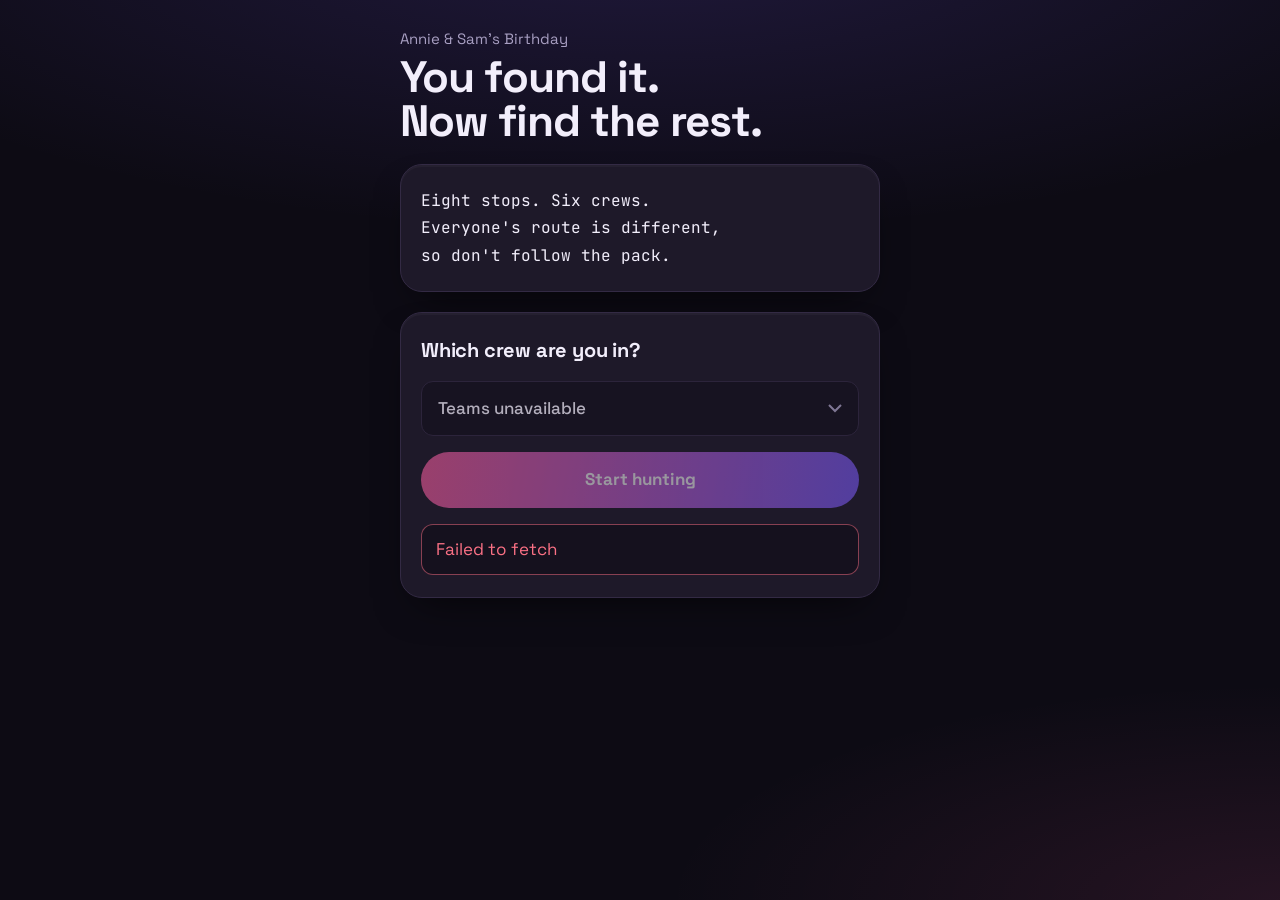
==== docs/index.html @ 5573bb96 "Add files via upload" ====
<!doctype html>
<html lang="en">
<head>
<meta charset="utf-8">
<meta name="viewport" content="width=device-width, initial-scale=1, viewport-fit=cover">
<meta name="theme-color" content="#0d0b14">
<meta name="robots" content="noindex">
<title>Annie &amp; Sam's Treasure Hunt</title>
<link rel="preconnect" href="https://fonts.googleapis.com">
<link rel="preconnect" href="https://fonts.gstatic.com" crossorigin>
<link rel="stylesheet" href="https://fonts.googleapis.com/css2?family=JetBrains+Mono:wght@400;500&family=Space+Grotesk:wght@400;500;700&display=swap">
<link rel="stylesheet" href="assets/style.css">
</head>
<body>
<main class="wrap">
  <header class="masthead">
    <p class="kicker">Annie &amp; Sam's Birthday</p>
    <h1>You found it.<br>Now find the rest.</h1>
  </header>

  <section class="card">
    <p class="clue">Eight stops. Six crews.
Everyone's route is different,
so don't follow the pack.</p>
  </section>

  <section class="card" aria-labelledby="join-title">
    <h2 id="join-title">Which crew are you in?</h2>
    <label class="field">
      <span class="visually-hidden">Your team</span>
      <select id="team" disabled>
        <option value="">Loading teams…</option>
      </select>
    </label>
    <button class="btn" id="join" disabled>Start hunting</button>
    <p class="notice" id="msg" role="status" aria-live="polite"></p>
  </section>
</main>

<script src="assets/config.js"></script>
<script src="assets/app.js"></script>
<script>
(async function () {
  const select = document.getElementById('team');
  const btn = document.getElementById('join');
  const msg = document.getElementById('msg');

  function show(text, kind) { msg.textContent = text; msg.className = 'notice ' + (kind || ''); }

  // Already on a team: skip straight to the clue (or finish a pending scan).
  if (Hunt.getTeam()) {
    const code = Hunt.takePendingCode();
    location.replace(code ? 'checkin.html?c=' + encodeURIComponent(code) : 'hunt.html');
    return;
  }

  try {
    const data = await Hunt.get('teams');
    select.innerHTML = '';
    select.appendChild(Hunt.el('option', { value: '', text: 'Choose your team' }));
    data.teams.forEach(function (t) { select.appendChild(Hunt.el('option', { value: t, text: t })); });
    select.disabled = false;
  } catch (e) {
    select.innerHTML = '<option value="">Teams unavailable</option>';
    show(e.message, 'bad');
  }

  select.addEventListener('change', function () { btn.disabled = !select.value; });

  btn.addEventListener('click', async function () {
    const team = select.value;
    if (!team) return;
    btn.disabled = true;
    btn.textContent = 'Starting…';
    show('');
    try {
      await Hunt.post('join', { team: team });
      Hunt.setTeam(team);
      const code = Hunt.takePendingCode();
      location.replace(code ? 'checkin.html?c=' + encodeURIComponent(code) : 'hunt.html');
    } catch (e) {
      show(e.message, 'bad');
      btn.disabled = false;
      btn.textContent = 'Start hunting';
    }
  });
})();
</script>
</body>
</html>
---- docs/assets/style.css ----
:root {
  --bg: #0d0b14;
  --card: #1e1929;
  --border: #332a44;
  --text: #f2eefb;
  --text-dim: #a89fc2;
  --accent: #ff5fa2;
  --accent-2: #7c5cff;
  --ok: #4ade80;
  --bad: #fb7185;
  --radius-lg: 22px;
  --radius-sm: 12px;
  --shadow: 0 18px 40px -18px rgba(0, 0, 0, 0.7), 0 2px 0 rgba(255, 255, 255, 0.03) inset;
  color-scheme: dark;
}

* { box-sizing: border-box; }

html, body { margin: 0; min-height: 100%; }

body {
  background:
    radial-gradient(120% 60% at 50% -10%, rgba(124, 92, 255, 0.18), transparent 60%),
    radial-gradient(80% 40% at 100% 100%, rgba(255, 95, 162, 0.10), transparent 60%),
    var(--bg);
  background-attachment: fixed;
  color: var(--text);
  font-family: 'Space Grotesk', system-ui, -apple-system, 'Segoe UI', sans-serif;
  font-size: 17px;
  line-height: 1.5;
  -webkit-font-smoothing: antialiased;
  padding: env(safe-area-inset-top, 0px) 0 env(safe-area-inset-bottom, 0px);
}

.wrap {
  max-width: 520px;
  margin: 0 auto;
  padding: 28px 20px 48px;
  display: flex;
  flex-direction: column;
  gap: 20px;
}

.masthead { display: flex; flex-direction: column; gap: 4px; }
.masthead .kicker { color: var(--text-dim); font-size: 15px; margin: 0; }
.masthead h1 {
  margin: 0;
  font-size: clamp(34px, 9vw, 44px);
  line-height: 1.02;
  letter-spacing: -0.02em;
  font-weight: 700;
}

.team-line { display: flex; justify-content: space-between; align-items: baseline; gap: 12px; }
.team-line .team { font-weight: 700; font-size: 20px; letter-spacing: -0.01em; }
.team-line .count { color: var(--text-dim); font-size: 15px; font-variant-numeric: tabular-nums; }

.card {
  background: var(--card);
  border: 1px solid var(--border);
  border-radius: var(--radius-lg);
  box-shadow: var(--shadow);
  padding: 22px 20px;
  display: flex;
  flex-direction: column;
  gap: 16px;
}
.card h2 { margin: 0; font-size: 20px; letter-spacing: -0.01em; }
.card p { margin: 0; }
.dim { color: var(--text-dim); }

.clue {
  font-family: 'JetBrains Mono', ui-monospace, 'SFMono-Regular', Menlo, monospace;
  font-size: 16px;
  line-height: 1.7;
  white-space: pre-wrap;
  margin: 0;
  color: var(--text);
}

.task {
  border-left: 3px solid var(--accent);
  padding: 4px 0 4px 14px;
  white-space: pre-wrap;
}

/* Progress dots */
.dots { display: flex; gap: 10px; align-items: center; padding: 4px 2px; }
.dot {
  width: 12px; height: 12px; border-radius: 50%;
  background: var(--border);
  flex: 0 0 auto;
}
.dot.done { background: var(--ok); }
.dot.current {
  background: var(--accent);
  box-shadow: 0 0 0 4px rgba(255, 95, 162, 0.18), 0 0 16px 2px rgba(255, 95, 162, 0.6);
}
.dot.final { border-radius: 3px; transform: rotate(45deg); }

/* Controls */
label.field { display: flex; flex-direction: column; gap: 8px; font-weight: 500; }
select {
  appearance: none;
  -webkit-appearance: none;
  width: 100%;
  font: inherit;
  color: var(--text);
  background: #15111e url("data:image/svg+xml,%3Csvg xmlns='http://www.w3.org/2000/svg' width='14' height='9' viewBox='0 0 14 9'%3E%3Cpath d='M1 1l6 6 6-6' fill='none' stroke='%23a89fc2' stroke-width='2'/%3E%3C/svg%3E") no-repeat right 16px center;
  border: 1px solid var(--border);
  border-radius: var(--radius-sm);
  padding: 14px 44px 14px 16px;
}

.btn {
  display: inline-flex; align-items: center; justify-content: center; gap: 10px;
  width: 100%;
  font: inherit; font-weight: 700; font-size: 17px;
  color: #fff;
  background: linear-gradient(100deg, var(--accent), var(--accent-2));
  border: 0;
  border-radius: 999px;
  padding: 15px 22px;
  cursor: pointer;
  box-shadow: 0 10px 24px -10px rgba(255, 95, 162, 0.7);
  text-decoration: none;
}
.btn:active { transform: translateY(1px); }
.btn[disabled] { opacity: 0.55; cursor: default; box-shadow: none; }
.btn.secondary {
  background: transparent;
  border: 1px solid var(--border);
  box-shadow: none;
  color: var(--text);
  font-weight: 500;
}
.btn-row { display: flex; flex-direction: column; gap: 10px; }

:focus-visible { outline: 2px solid var(--accent); outline-offset: 3px; }

/* Messages */
.notice {
  border-radius: var(--radius-sm);
  padding: 12px 14px;
  border: 1px solid var(--border);
  background: #15111e;
}
.notice.ok { border-color: rgba(74, 222, 128, 0.5); color: var(--ok); }
.notice.bad { border-color: rgba(251, 113, 133, 0.5); color: var(--bad); }
.notice:empty { display: none; }

.waiting { display: flex; align-items: center; gap: 12px; }
.spinner {
  width: 18px; height: 18px; border-radius: 50%;
  border: 2px solid var(--border);
  border-top-color: var(--accent);
  animation: spin 0.9s linear infinite;
  flex: 0 0 auto;
}
@keyframes spin { to { transform: rotate(360deg); } }

.finish-place {
  font-size: 64px; font-weight: 700; line-height: 1; letter-spacing: -0.03em;
  background: linear-gradient(100deg, var(--accent), var(--accent-2));
  -webkit-background-clip: text; background-clip: text; color: transparent;
}

.footer-link {
  background: none; border: 0; padding: 0;
  font: inherit; font-size: 14px;
  color: var(--text-dim);
  text-decoration: underline;
  text-underline-offset: 3px;
  cursor: pointer;
  align-self: center;
}

.visually-hidden {
  position: absolute !important; width: 1px; height: 1px; overflow: hidden;
  clip: rect(0 0 0 0); white-space: nowrap;
}

.reveal { animation: reveal 0.5s ease-out; }
@keyframes reveal { from { opacity: 0; transform: translateY(6px); } to { opacity: 1; transform: none; } }

@media (prefers-reduced-motion: reduce) {
  .spinner, .reveal { animation: none; }
}
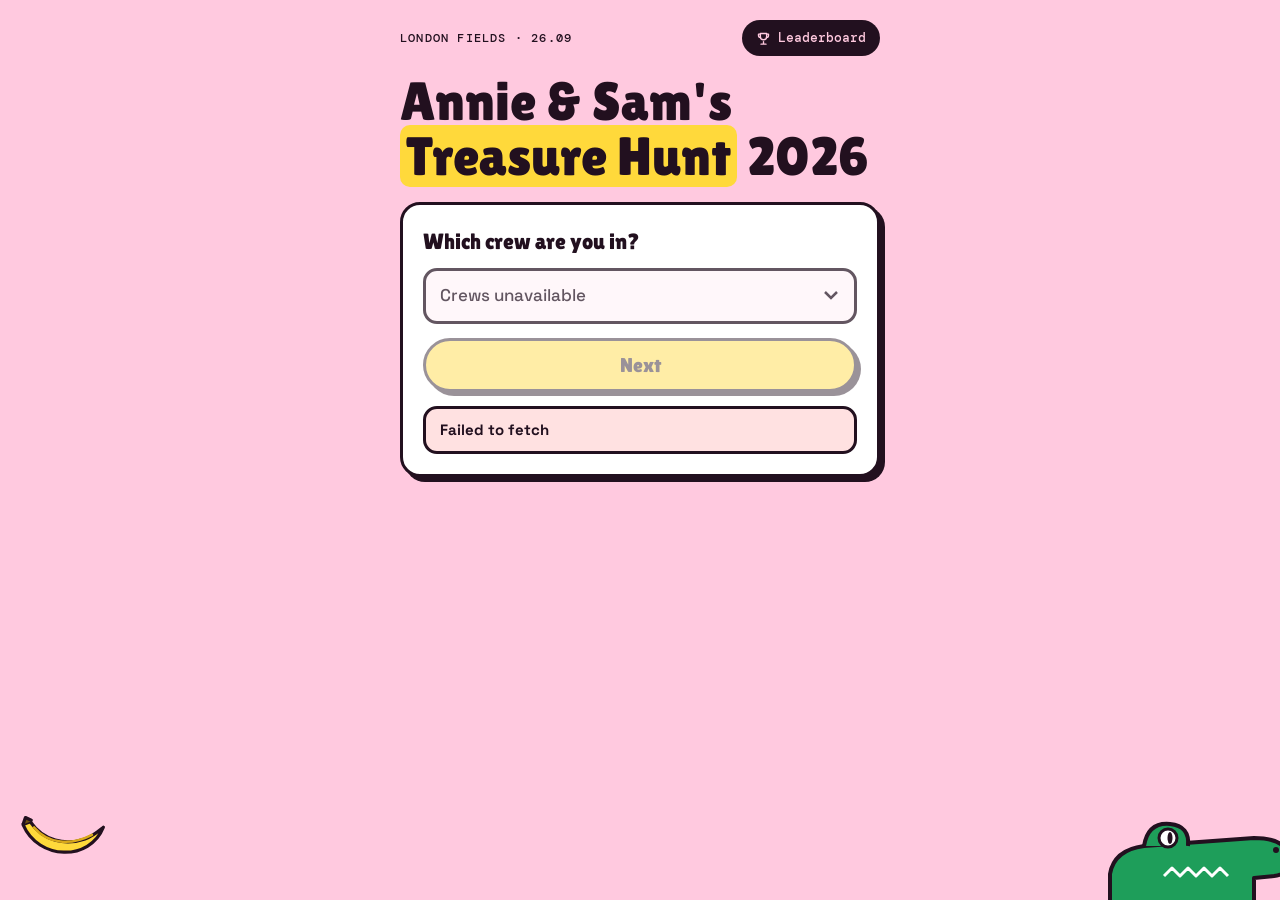
==== commit 34d03e21: "Add files via upload" ====
--- a/docs/index.html
+++ b/docs/index.html
@@ -3,51 +3,66 @@
 <head>
 <meta charset="utf-8">
 <meta name="viewport" content="width=device-width, initial-scale=1, viewport-fit=cover">
-<meta name="theme-color" content="#0d0b14">
+<meta name="theme-color" content="#ffc9df">
 <meta name="robots" content="noindex">
-<title>Annie &amp; Sam's Treasure Hunt</title>
 <link rel="preconnect" href="https://fonts.googleapis.com">
 <link rel="preconnect" href="https://fonts.gstatic.com" crossorigin>
-<link rel="stylesheet" href="https://fonts.googleapis.com/css2?family=JetBrains+Mono:wght@400;500&family=Space+Grotesk:wght@400;500;700&display=swap">
-<link rel="stylesheet" href="assets/style.css">
+<link rel="stylesheet" href="https://fonts.googleapis.com/css2?family=Lilita+One&family=Space+Grotesk:wght@400;500;700&family=DM+Mono:wght@400;500&display=swap">
+<link rel="stylesheet" href="assets/style.css?v=2">
+<title>Annie &amp; Sam's Treasure Hunt 2026</title>
 </head>
 <body>
+<div class="page">
+<svg class="sticker banana" viewBox="0 0 150 108" fill="none" aria-hidden="true" style="left: 18px; bottom: 26px; transform: rotate(-12deg);"><path d="M14 18 C 26 78, 104 96, 136 48 C 128 52, 118 58, 104 60 C 72 64, 40 50, 26 16 Z" fill="#FFD93B" stroke="#22101F" stroke-width="5" stroke-linejoin="round"/><path d="M30 26 C 46 56, 80 66, 116 56" stroke="#D9A91A" stroke-width="4" stroke-linecap="round"/><path d="M14 18 L20 8 L28 14 L26 16" fill="#6B4E12" stroke="#22101F" stroke-width="5" stroke-linejoin="round"/></svg>
+<svg class="sticker croc" viewBox="0 0 190 92" fill="none" aria-hidden="true"><path d="M6 92 L6 58 Q 10 34 40 30 L150 22 Q 184 22 186 44 Q 186 58 170 60 L150 62 L150 92 Z" fill="#1E9E5A" stroke="#22101F" stroke-width="4" stroke-linejoin="round"/><path d="M40 30 Q 44 6 66 8 Q 86 10 84 30" fill="#1E9E5A" stroke="#22101F" stroke-width="4"/><circle cx="64" cy="22" r="9" fill="#FFFFFF" stroke="#22101F" stroke-width="3"/><ellipse cx="66" cy="22" rx="2.5" ry="6" fill="#22101F"/><path d="M60 60 l8 -8 l8 8 l8 -8 l8 8 l8 -8 l8 8 l8 -8 l8 8" stroke="#FFFFFF" stroke-width="3" stroke-linejoin="round"/><circle cx="172" cy="34" r="3" fill="#22101F"/></svg>
 <main class="wrap">
-  <header class="masthead">
-    <p class="kicker">Annie &amp; Sam's Birthday</p>
-    <h1>You found it.<br>Now find the rest.</h1>
-  </header>
+  <div class="topbar">
+    <span class="brand">London Fields · 26.09</span>
+    <a class="pill" href="leaderboard.html"><svg width="15" height="15" viewBox="0 0 24 24" fill="none" stroke="currentColor" stroke-width="2.2" stroke-linecap="round" stroke-linejoin="round" aria-hidden="true"><path d="M8 21h8M12 17v4M7 4h10v5a5 5 0 0 1-10 0z"/><path d="M17 5h3v2a3 3 0 0 1-3 3M7 5H4v2a3 3 0 0 0 3 3"/></svg>Leaderboard</a>
+  </div>
 
-  <section class="card">
-    <p class="clue">Eight stops. Six crews.
-Everyone's route is different,
-so don't follow the pack.</p>
+  <h1 class="title">Annie &amp; Sam's <span class="hl">Treasure Hunt</span> 2026</h1>
+
+  <!-- Step 1: pick a crew -->
+  <section class="card" id="step-pick">
+    <label class="field" for="team">Which crew are you in?
+      <select id="team" disabled>
+        <option value="">Loading crews…</option>
+      </select>
+    </label>
+    <button class="btn" id="next" disabled>Next</button>
+    <p class="notice bad" id="msg" role="status" aria-live="polite"></p>
   </section>
 
-  <section class="card" aria-labelledby="join-title">
-    <h2 id="join-title">Which crew are you in?</h2>
-    <label class="field">
-      <span class="visually-hidden">Your team</span>
-      <select id="team" disabled>
-        <option value="">Loading teams…</option>
-      </select>
+  <!-- Step 2: confirm + banana hat -->
+  <section class="card hidden" id="step-confirm" aria-live="polite">
+    <p class="dim" style="font-weight: 500;">You're joining</p>
+    <h2 id="confirm-team" style="font-size: 32px;"></h2>
+    <label class="check" for="hat">
+      <input type="checkbox" id="hat">
+      <span id="hat-label">Our captain is wearing the banana hat.</span>
     </label>
-    <button class="btn" id="join" disabled>Start hunting</button>
-    <p class="notice" id="msg" role="status" aria-live="polite"></p>
+    <div class="btn-row">
+      <button class="btn pink" id="start" disabled>Start hunting</button>
+      <button class="btn secondary" id="back" type="button">Wrong crew, go back</button>
+    </div>
+    <p class="dim" id="switch-note" style="font-size: 14px;"></p>
+    <p class="notice bad" id="msg2" role="status" aria-live="polite"></p>
   </section>
 </main>
+</div>
 
-<script src="assets/config.js"></script>
-<script src="assets/app.js"></script>
+<script src="assets/config.js?v=2"></script>
+<script src="assets/app.js?v=2"></script>
 <script>
 (async function () {
-  const select = document.getElementById('team');
-  const btn = document.getElementById('join');
-  const msg = document.getElementById('msg');
+  const $ = function (id) { return document.getElementById(id); };
+  const select = $('team');
+  let captains = {};
 
-  function show(text, kind) { msg.textContent = text; msg.className = 'notice ' + (kind || ''); }
+  function show(node, text) { node.textContent = text || ''; }
 
-  // Already on a team: skip straight to the clue (or finish a pending scan).
+  // Already on a crew: skip straight to the clue (or finish a pending scan).
   if (Hunt.getTeam()) {
     const code = Hunt.takePendingCode();
     location.replace(code ? 'checkin.html?c=' + encodeURIComponent(code) : 'hunt.html');
@@ -56,31 +71,58 @@
 
   try {
     const data = await Hunt.get('teams');
+    captains = data.captains || {};
     select.innerHTML = '';
-    select.appendChild(Hunt.el('option', { value: '', text: 'Choose your team' }));
+    select.appendChild(Hunt.el('option', { value: '', text: 'Choose your crew' }));
     data.teams.forEach(function (t) { select.appendChild(Hunt.el('option', { value: t, text: t })); });
     select.disabled = false;
   } catch (e) {
-    select.innerHTML = '<option value="">Teams unavailable</option>';
-    show(e.message, 'bad');
+    select.innerHTML = '<option value="">Crews unavailable</option>';
+    show($('msg'), e.message);
   }
 
-  select.addEventListener('change', function () { btn.disabled = !select.value; });
+  select.addEventListener('change', function () { $('next').disabled = !select.value; });
 
-  btn.addEventListener('click', async function () {
+  $('next').addEventListener('click', function () {
     const team = select.value;
     if (!team) return;
+    $('confirm-team').textContent = team;
+    const cap = captains[team];
+    $('hat-label').textContent = cap ? cap + ' is wearing the banana hat.' : 'Our captain is wearing the banana hat.';
+    $('hat').checked = false;
+    $('start').disabled = true;
+    const left = Hunt.switchesLeft();
+    $('switch-note').textContent = left > 0
+      ? 'Choose carefully. You can switch crews once.'
+      : "You've used your one switch. This one's final.";
+    $('step-pick').classList.add('hidden');
+    $('step-confirm').classList.remove('hidden');
+    $('hat').focus();
+  });
+
+  $('hat').addEventListener('change', function () { $('start').disabled = !$('hat').checked; });
+
+  $('back').addEventListener('click', function () {
+    $('step-confirm').classList.add('hidden');
+    $('step-pick').classList.remove('hidden');
+    show($('msg2'), '');
+    select.focus();
+  });
+
+  $('start').addEventListener('click', async function () {
+    const team = select.value;
+    const btn = $('start');
     btn.disabled = true;
     btn.textContent = 'Starting…';
-    show('');
+    show($('msg2'), '');
     try {
       await Hunt.post('join', { team: team });
       Hunt.setTeam(team);
       const code = Hunt.takePendingCode();
       location.replace(code ? 'checkin.html?c=' + encodeURIComponent(code) : 'hunt.html');
     } catch (e) {
-      show(e.message, 'bad');
-      btn.disabled = false;
+      show($('msg2'), e.message);
+      btn.disabled = !$('hat').checked;
       btn.textContent = 'Start hunting';
     }
   });
--- a/docs/assets/style.css
+++ b/docs/assets/style.css
@@ -1,188 +1,253 @@
 :root {
-  --bg: #0d0b14;
-  --card: #1e1929;
-  --border: #332a44;
-  --text: #f2eefb;
-  --text-dim: #a89fc2;
-  --accent: #ff5fa2;
-  --accent-2: #7c5cff;
-  --ok: #4ade80;
-  --bad: #fb7185;
-  --radius-lg: 22px;
-  --radius-sm: 12px;
-  --shadow: 0 18px 40px -18px rgba(0, 0, 0, 0.7), 0 2px 0 rgba(255, 255, 255, 0.03) inset;
-  color-scheme: dark;
+  --bg: #ffc9df;
+  --ink: #22101f;
+  --ink-soft: #5a3f55;
+  --card: #ffffff;
+  --card-tint: #fff4f9;
+  --banana: #ffd93b;
+  --pink: #ff4f9a;
+  --croc: #1e9e5a;
+  --bad-bg: #ffe1e1;
+  --radius-lg: 20px;
+  --radius-sm: 14px;
+  --line: 3px solid var(--ink);
+  --shadow: 5px 5px 0 var(--ink);
+  --shadow-sm: 4px 4px 0 var(--ink);
+  --display: 'Lilita One', 'Arial Rounded MT Bold', sans-serif;
+  --body: 'Space Grotesk', 'Helvetica Neue', sans-serif;
+  --mono: 'DM Mono', ui-monospace, 'Courier New', monospace;
+  color-scheme: light;
 }
 
 * { box-sizing: border-box; }
-
 html, body { margin: 0; min-height: 100%; }
 
 body {
-  background:
-    radial-gradient(120% 60% at 50% -10%, rgba(124, 92, 255, 0.18), transparent 60%),
-    radial-gradient(80% 40% at 100% 100%, rgba(255, 95, 162, 0.10), transparent 60%),
-    var(--bg);
-  background-attachment: fixed;
-  color: var(--text);
-  font-family: 'Space Grotesk', system-ui, -apple-system, 'Segoe UI', sans-serif;
+  background: var(--bg);
+  color: var(--ink);
+  font-family: var(--body);
   font-size: 17px;
   line-height: 1.5;
   -webkit-font-smoothing: antialiased;
   padding: env(safe-area-inset-top, 0px) 0 env(safe-area-inset-bottom, 0px);
 }
 
+.page { position: relative; min-height: 100vh; overflow: hidden; }
+
 .wrap {
+  position: relative;
+  z-index: 1;
   max-width: 520px;
   margin: 0 auto;
-  padding: 28px 20px 48px;
+  padding: 20px 20px 120px;
   display: flex;
   flex-direction: column;
-  gap: 20px;
-}
-
-.masthead { display: flex; flex-direction: column; gap: 4px; }
-.masthead .kicker { color: var(--text-dim); font-size: 15px; margin: 0; }
-.masthead h1 {
+  gap: 18px;
+}
+
+/* Decorative stickers */
+.sticker { position: absolute; pointer-events: none; z-index: 0; }
+.sticker.croc { right: -14px; bottom: -8px; width: 190px; height: 92px; }
+.sticker.banana { width: 96px; height: 70px; }
+
+/* Top bar */
+.topbar { display: flex; justify-content: space-between; align-items: center; gap: 12px; }
+.brand { font-family: var(--mono); font-size: 12px; font-weight: 500; letter-spacing: 0.1em; text-transform: uppercase; }
+.pill {
+  display: inline-flex; align-items: center; gap: 7px;
+  font-family: var(--mono); font-size: 13px; font-weight: 500;
+  background: var(--ink); color: var(--bg);
+  padding: 5px 11px; border-radius: 999px;
+  text-decoration: none; white-space: nowrap;
+}
+a.pill { min-height: 36px; padding: 8px 14px; }
+a.pill:hover { background: #3b1c36; }
+
+h1.title {
   margin: 0;
-  font-size: clamp(34px, 9vw, 44px);
+  font-family: var(--display);
+  font-weight: 400;
+  font-size: clamp(40px, 12vw, 54px);
   line-height: 1.02;
-  letter-spacing: -0.02em;
-  font-weight: 700;
-}
-
-.team-line { display: flex; justify-content: space-between; align-items: baseline; gap: 12px; }
-.team-line .team { font-weight: 700; font-size: 20px; letter-spacing: -0.01em; }
-.team-line .count { color: var(--text-dim); font-size: 15px; font-variant-numeric: tabular-nums; }
-
+}
+h1.title .hl { background: var(--banana); padding: 0 6px; border-radius: 10px; box-decoration-break: clone; -webkit-box-decoration-break: clone; }
+
+.team-line { display: flex; justify-content: space-between; align-items: center; gap: 12px; }
+.team-line .team { font-family: var(--display); font-size: 28px; line-height: 1.05; }
+
+/* Cards */
 .card {
   background: var(--card);
-  border: 1px solid var(--border);
+  border: var(--line);
   border-radius: var(--radius-lg);
   box-shadow: var(--shadow);
-  padding: 22px 20px;
+  padding: 20px;
   display: flex;
   flex-direction: column;
-  gap: 16px;
-}
-.card h2 { margin: 0; font-size: 20px; letter-spacing: -0.01em; }
+  gap: 14px;
+}
+.card.tilt { transform: rotate(-1.2deg); }
+.card h2 { margin: 0; font-family: var(--display); font-weight: 400; font-size: 24px; line-height: 1.1; }
 .card p { margin: 0; }
-.dim { color: var(--text-dim); }
+.dim { color: var(--ink-soft); }
+.hidden { display: none !important; }
 
 .clue {
-  font-family: 'JetBrains Mono', ui-monospace, 'SFMono-Regular', Menlo, monospace;
-  font-size: 16px;
+  font-family: var(--mono);
+  font-size: 15px;
   line-height: 1.7;
   white-space: pre-wrap;
   margin: 0;
-  color: var(--text);
 }
 
 .task {
-  border-left: 3px solid var(--accent);
-  padding: 4px 0 4px 14px;
+  background: var(--banana);
+  border: var(--line);
+  border-radius: var(--radius-sm);
+  padding: 12px 14px;
   white-space: pre-wrap;
-}
+  font-weight: 500;
+}
+.task strong { font-family: var(--display); font-weight: 400; font-size: 19px; display: block; margin-bottom: 2px; }
 
 /* Progress dots */
-.dots { display: flex; gap: 10px; align-items: center; padding: 4px 2px; }
-.dot {
-  width: 12px; height: 12px; border-radius: 50%;
-  background: var(--border);
-  flex: 0 0 auto;
-}
-.dot.done { background: var(--ok); }
-.dot.current {
-  background: var(--accent);
-  box-shadow: 0 0 0 4px rgba(255, 95, 162, 0.18), 0 0 16px 2px rgba(255, 95, 162, 0.6);
-}
-.dot.final { border-radius: 3px; transform: rotate(45deg); }
+.dots { display: flex; gap: 9px; align-items: center; min-height: 20px; }
+.dot { width: 14px; height: 14px; border: 2.5px solid var(--ink); border-radius: 50%; background: #fff; flex: 0 0 auto; }
+.dot.done { background: var(--croc); }
+.dot.current { width: 18px; height: 18px; background: var(--pink); }
+.dot.final { border-radius: 4px; transform: rotate(45deg); }
 
 /* Controls */
-label.field { display: flex; flex-direction: column; gap: 8px; font-weight: 500; }
+label.field { display: flex; flex-direction: column; gap: 10px; font-family: var(--display); font-size: 22px; }
 select {
-  appearance: none;
-  -webkit-appearance: none;
+  appearance: none; -webkit-appearance: none;
   width: 100%;
-  font: inherit;
-  color: var(--text);
-  background: #15111e url("data:image/svg+xml,%3Csvg xmlns='http://www.w3.org/2000/svg' width='14' height='9' viewBox='0 0 14 9'%3E%3Cpath d='M1 1l6 6 6-6' fill='none' stroke='%23a89fc2' stroke-width='2'/%3E%3C/svg%3E") no-repeat right 16px center;
-  border: 1px solid var(--border);
-  border-radius: var(--radius-sm);
-  padding: 14px 44px 14px 16px;
-}
+  font: inherit; font-family: var(--body); font-size: 17px; font-weight: 500;
+  color: var(--ink);
+  background: var(--card-tint) url("data:image/svg+xml,%3Csvg xmlns='http://www.w3.org/2000/svg' width='14' height='9' viewBox='0 0 14 9'%3E%3Cpath d='M1 1l6 6 6-6' fill='none' stroke='%2322101f' stroke-width='2.5'/%3E%3C/svg%3E") no-repeat right 16px center;
+  border: var(--line);
+  border-radius: var(--radius-sm);
+  padding: 12px 44px 12px 14px;
+  min-height: 52px;
+}
+
+.check {
+  display: flex; align-items: flex-start; gap: 12px;
+  background: var(--card-tint);
+  border: var(--line);
+  border-radius: var(--radius-sm);
+  padding: 14px;
+  font-weight: 500;
+  cursor: pointer;
+}
+.check input { width: 24px; height: 24px; margin: 0; accent-color: var(--croc); flex: 0 0 auto; }
 
 .btn {
   display: inline-flex; align-items: center; justify-content: center; gap: 10px;
   width: 100%;
-  font: inherit; font-weight: 700; font-size: 17px;
-  color: #fff;
-  background: linear-gradient(100deg, var(--accent), var(--accent-2));
-  border: 0;
+  font-family: var(--display); font-weight: 400; font-size: 20px;
+  color: var(--ink);
+  background: var(--banana);
+  border: var(--line);
   border-radius: 999px;
-  padding: 15px 22px;
+  box-shadow: var(--shadow-sm);
+  padding: 11px 20px;
+  min-height: 54px;
   cursor: pointer;
-  box-shadow: 0 10px 24px -10px rgba(255, 95, 162, 0.7);
   text-decoration: none;
 }
-.btn:active { transform: translateY(1px); }
-.btn[disabled] { opacity: 0.55; cursor: default; box-shadow: none; }
+.btn.pink { background: var(--pink); }
 .btn.secondary {
-  background: transparent;
-  border: 1px solid var(--border);
+  background: #fff;
   box-shadow: none;
-  color: var(--text);
-  font-weight: 500;
-}
+  font-family: var(--body); font-weight: 700; font-size: 16px;
+  min-height: 50px;
+}
+.btn:active { transform: translate(2px, 2px); box-shadow: 2px 2px 0 var(--ink); }
+.btn.secondary:active { box-shadow: none; }
+.btn[disabled] { opacity: 0.45; cursor: default; transform: none; }
 .btn-row { display: flex; flex-direction: column; gap: 10px; }
 
-:focus-visible { outline: 2px solid var(--accent); outline-offset: 3px; }
+:focus-visible { outline: 3px solid var(--ink); outline-offset: 3px; }
 
 /* Messages */
 .notice {
-  border-radius: var(--radius-sm);
-  padding: 12px 14px;
-  border: 1px solid var(--border);
-  background: #15111e;
-}
-.notice.ok { border-color: rgba(74, 222, 128, 0.5); color: var(--ok); }
-.notice.bad { border-color: rgba(251, 113, 133, 0.5); color: var(--bad); }
+  border: var(--line);
+  border-radius: var(--radius-sm);
+  padding: 10px 14px;
+  background: #fff;
+  font-weight: 700;
+  font-size: 15px;
+}
+.notice.ok { background: var(--croc); color: #fff; }
+.notice.bad { background: var(--bad-bg); color: var(--ink); }
 .notice:empty { display: none; }
-
-.waiting { display: flex; align-items: center; gap: 12px; }
+.notice.soft { font-weight: 500; border-style: dashed; }
+
+.waiting { display: flex; align-items: center; gap: 12px; font-weight: 500; }
 .spinner {
-  width: 18px; height: 18px; border-radius: 50%;
-  border: 2px solid var(--border);
-  border-top-color: var(--accent);
+  width: 20px; height: 20px; border-radius: 50%;
+  border: 3px solid rgba(34, 16, 31, 0.2);
+  border-top-color: var(--ink);
   animation: spin 0.9s linear infinite;
   flex: 0 0 auto;
 }
 @keyframes spin { to { transform: rotate(360deg); } }
 
-.finish-place {
-  font-size: 64px; font-weight: 700; line-height: 1; letter-spacing: -0.03em;
-  background: linear-gradient(100deg, var(--accent), var(--accent-2));
-  -webkit-background-clip: text; background-clip: text; color: transparent;
-}
+/* Finish */
+.polaroid { background: #fff; border: var(--line); border-radius: var(--radius-lg); box-shadow: var(--shadow); padding: 12px; transform: rotate(-1.5deg); display: flex; flex-direction: column; gap: 10px; }
+.polaroid .photo {
+  width: 100%; aspect-ratio: 4 / 3; object-fit: cover;
+  border: var(--line); border-radius: 12px; display: block;
+  background: repeating-linear-gradient(45deg, #fff4f9 0 12px, #ffe3ef 12px 24px);
+}
+.polaroid .caption { display: flex; justify-content: space-between; align-items: baseline; gap: 8px; }
+.polaroid .caption strong { font-family: var(--display); font-weight: 400; font-size: 22px; }
+.polaroid .caption span { font-family: var(--mono); font-size: 13px; }
+
+.stats { display: grid; grid-template-columns: 1fr 1fr; gap: 12px; }
+.stat { background: #fff; border: var(--line); border-radius: var(--radius-lg); box-shadow: var(--shadow-sm); padding: 12px 14px; display: flex; flex-direction: column; gap: 2px; }
+.stat .label { font-family: var(--mono); font-size: 11px; letter-spacing: 0.12em; text-transform: uppercase; }
+.stat .big { font-family: var(--display); font-size: 40px; line-height: 1.05; color: var(--pink); -webkit-text-stroke: 1.5px var(--ink); }
+.stat .time { font-family: var(--mono); font-size: 26px; font-weight: 500; line-height: 1.5; font-variant-numeric: tabular-nums; }
+
+/* Leaderboard */
+.clock { font-family: var(--mono); font-size: clamp(40px, 13vw, 56px); font-weight: 500; line-height: 1.1; font-variant-numeric: tabular-nums; letter-spacing: -0.02em; }
+.board { list-style: none; margin: 0; padding: 0; display: flex; flex-direction: column; gap: 12px; }
+.row {
+  display: grid; grid-template-columns: auto 1fr auto; align-items: center; gap: 12px;
+  background: #fff; border: var(--line); border-radius: var(--radius-lg); box-shadow: var(--shadow-sm);
+  padding: 12px 14px;
+}
+.row.mine { background: var(--banana); }
+.rank {
+  width: 40px; height: 40px; border-radius: 50%;
+  border: var(--line); background: var(--pink);
+  display: flex; align-items: center; justify-content: center;
+  font-family: var(--display); font-size: 20px;
+}
+.row .name { font-family: var(--display); font-size: 19px; line-height: 1.1; }
+.row .sub { font-size: 13px; color: var(--ink-soft); font-weight: 500; }
+.bar { height: 10px; border: 2px solid var(--ink); border-radius: 999px; background: #fff; overflow: hidden; margin-top: 6px; }
+.bar > span { display: block; height: 100%; background: var(--croc); }
+.row .right { font-family: var(--mono); font-size: 15px; font-weight: 500; text-align: right; font-variant-numeric: tabular-nums; white-space: nowrap; }
 
 .footer-link {
   background: none; border: 0; padding: 0;
-  font: inherit; font-size: 14px;
-  color: var(--text-dim);
-  text-decoration: underline;
-  text-underline-offset: 3px;
+  font: inherit; font-size: 14px; font-weight: 500;
+  color: var(--ink);
+  text-decoration: underline; text-underline-offset: 3px;
   cursor: pointer;
-  align-self: center;
-}
-
-.visually-hidden {
-  position: absolute !important; width: 1px; height: 1px; overflow: hidden;
-  clip: rect(0 0 0 0); white-space: nowrap;
-}
-
-.reveal { animation: reveal 0.5s ease-out; }
+  align-self: flex-start;
+  min-height: 44px;
+}
+
+.visually-hidden { position: absolute !important; width: 1px; height: 1px; overflow: hidden; clip: rect(0 0 0 0); white-space: nowrap; }
+
+.reveal { animation: reveal 0.45s ease-out; }
 @keyframes reveal { from { opacity: 0; transform: translateY(6px); } to { opacity: 1; transform: none; } }
 
 @media (prefers-reduced-motion: reduce) {
   .spinner, .reveal { animation: none; }
-}
+  .btn:active { transform: none; }
+}
